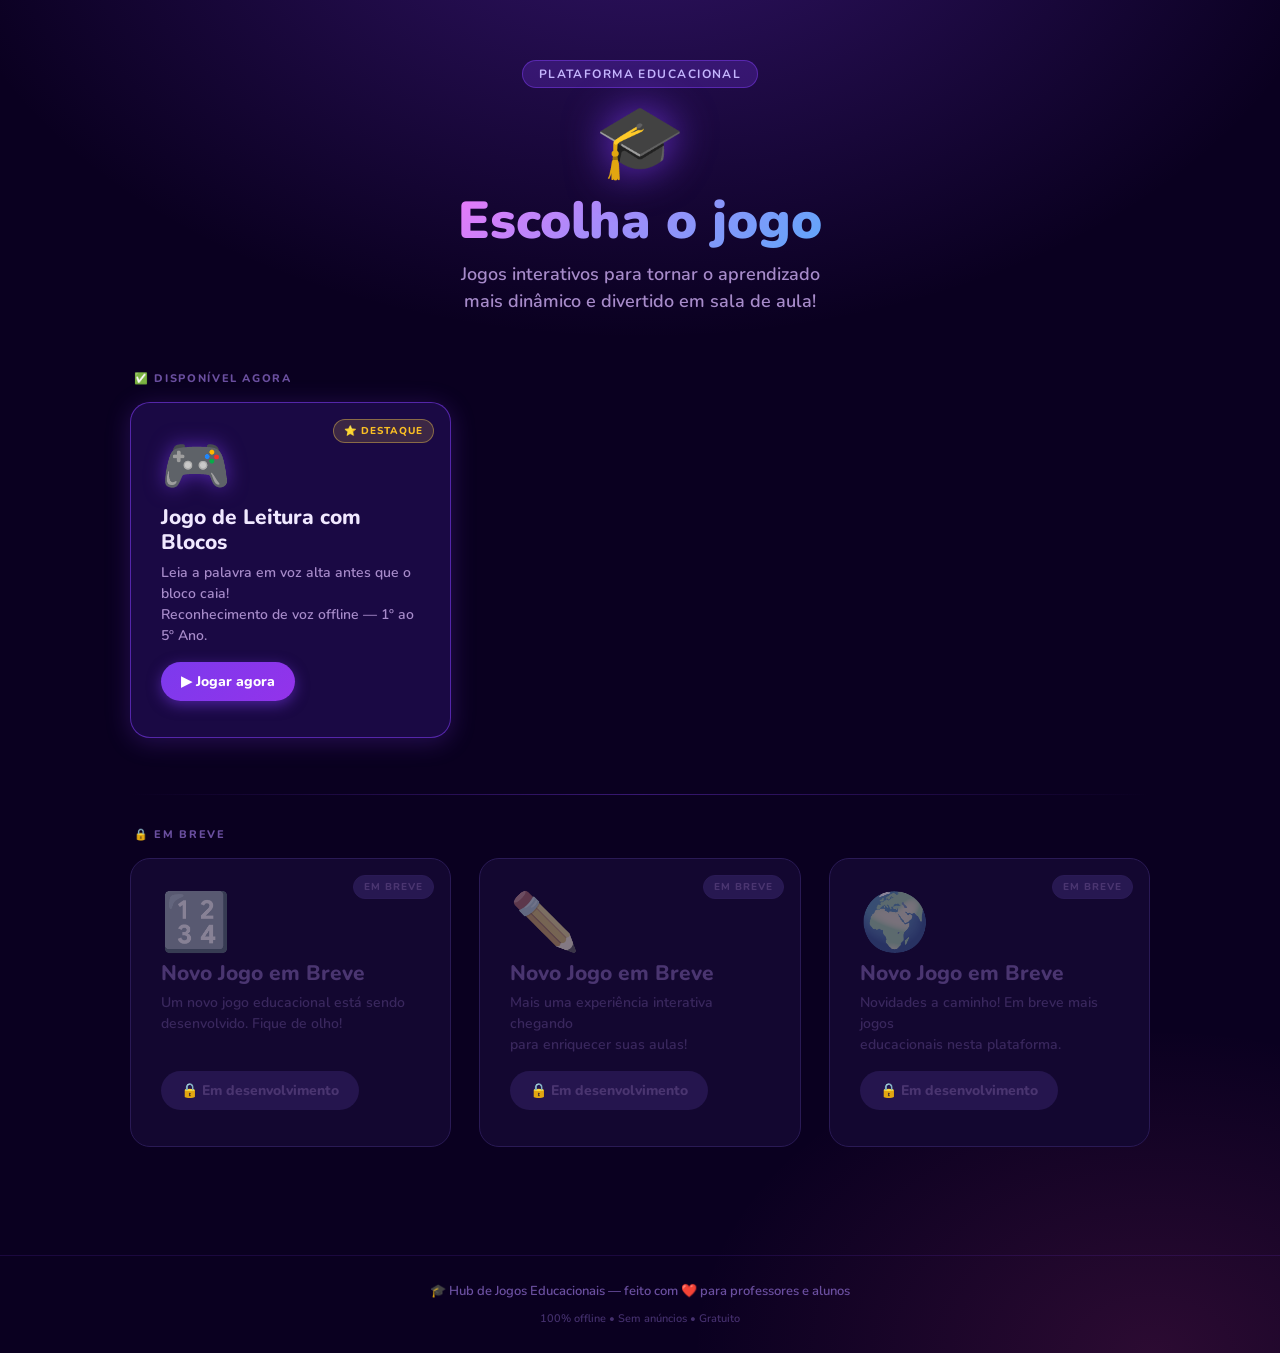
==== index.html @ 3b026fc4 "feat: transforma repositório em Hub de Jogos Educacionais - Cria index.html na raiz como menu princi" ====
<!DOCTYPE html>
<html lang="pt-BR">

<head>
  <meta charset="UTF-8" />
  <meta name="viewport" content="width=device-width, initial-scale=1.0" />
  <meta name="description"
    content="Hub de Jogos Educacionais — escolha o jogo ideal para sua turma e torne o aprendizado mais dinâmico e divertido!" />
  <meta name="theme-color" content="#0a0020" />
  <meta name="apple-mobile-web-app-capable" content="yes" />

  <title>Hub de Jogos Educacionais 🎮</title>

  <link rel="stylesheet" href="hub.css" />
</head>

<body>

  <div class="hub-wrapper">

    <!-- ══════════════════════════════════════
         HEADER
    ══════════════════════════════════════ -->
    <header class="hub-header" role="banner">
      <div class="hub-badge">Plataforma Educacional</div>
      <div class="hub-logo" aria-hidden="true">🎓</div>
      <h1 class="hub-title">Escolha o jogo</h1>
      <p class="hub-subtitle">
        Jogos interativos para tornar o aprendizado<br>
        mais dinâmico e divertido em sala de aula!
      </p>
    </header>

    <!-- ══════════════════════════════════════
         JOGOS DISPONÍVEIS
    ══════════════════════════════════════ -->
    <p class="hub-section-label">✅ Disponível agora</p>

    <main id="hub-grid" class="hub-grid" role="main" aria-label="Lista de jogos">

      <!-- ── Card 1: Jogo de Leitura com Blocos ── -->
      <a
        id="card-jogo-leitura"
        class="game-card"
        href="./jogo-leitura/"
        aria-label="Jogar: Jogo de Leitura com Blocos"
        title="Jogo de Leitura com Blocos"
      >
        <span class="card-tag">⭐ Destaque</span>

        <div class="card-icon" aria-hidden="true">🎮</div>

        <div class="card-info">
          <h2 class="card-name">Jogo de Leitura com Blocos</h2>
          <p class="card-desc">
            Leia a palavra em voz alta antes que o bloco caia!<br>
            Reconhecimento de voz offline — 1º ao 5º Ano.
          </p>
        </div>

        <button class="card-cta" tabindex="-1" aria-hidden="true">
          ▶ Jogar agora
        </button>
      </a>

    </main>

    <div class="hub-divider" role="separator" aria-hidden="true"></div>

    <!-- ══════════════════════════════════════
         JOGOS EM BREVE
    ══════════════════════════════════════ -->
    <p class="hub-section-label">🔒 Em breve</p>

    <section class="hub-grid" aria-label="Jogos em desenvolvimento">

      <!-- ── Card 2: Em breve ── -->
      <div
        id="card-em-breve-2"
        class="game-card disabled"
        role="article"
        aria-label="Novo jogo em desenvolvimento"
        aria-disabled="true"
      >
        <span class="card-soon">Em breve</span>

        <div class="card-icon" aria-hidden="true">🔢</div>

        <div class="card-info">
          <h2 class="card-name">Novo Jogo em Breve</h2>
          <p class="card-desc">
            Um novo jogo educacional está sendo<br>
            desenvolvido. Fique de olho!
          </p>
        </div>

        <button class="card-cta" disabled aria-hidden="true">
          🔒 Em desenvolvimento
        </button>
      </div>

      <!-- ── Card 3: Em breve ── -->
      <div
        id="card-em-breve-3"
        class="game-card disabled"
        role="article"
        aria-label="Novo jogo em desenvolvimento"
        aria-disabled="true"
      >
        <span class="card-soon">Em breve</span>

        <div class="card-icon" aria-hidden="true">✏️</div>

        <div class="card-info">
          <h2 class="card-name">Novo Jogo em Breve</h2>
          <p class="card-desc">
            Mais uma experiência interativa chegando<br>
            para enriquecer suas aulas!
          </p>
        </div>

        <button class="card-cta" disabled aria-hidden="true">
          🔒 Em desenvolvimento
        </button>
      </div>

      <!-- ── Card 4: Em breve ── -->
      <div
        id="card-em-breve-4"
        class="game-card disabled"
        role="article"
        aria-label="Novo jogo em desenvolvimento"
        aria-disabled="true"
      >
        <span class="card-soon">Em breve</span>

        <div class="card-icon" aria-hidden="true">🌍</div>

        <div class="card-info">
          <h2 class="card-name">Novo Jogo em Breve</h2>
          <p class="card-desc">
            Novidades a caminho! Em breve mais jogos<br>
            educacionais nesta plataforma.
          </p>
        </div>

        <button class="card-cta" disabled aria-hidden="true">
          🔒 Em desenvolvimento
        </button>
      </div>

    </section>

  </div><!-- /.hub-wrapper -->

  <!-- ══════════════════════════════════════
       FOOTER
  ══════════════════════════════════════ -->
  <footer class="hub-footer" role="contentinfo">
    <p>🎓 Hub de Jogos Educacionais &mdash; feito com ❤️ para professores e alunos</p>
    <p style="margin-top: 6px; font-size: 11px; opacity: 0.6;">
      100% offline &bull; Sem anúncios &bull; Gratuito
    </p>
  </footer>

  <!-- Micro-interação: ripple ao clicar no card ativo -->
  <script>
    document.addEventListener('DOMContentLoaded', () => {
      const activeCards = document.querySelectorAll('.game-card:not(.disabled)');

      activeCards.forEach(card => {
        card.addEventListener('click', function (e) {
          const ripple = document.createElement('span');
          const rect   = card.getBoundingClientRect();
          const size   = Math.max(rect.width, rect.height);
          const x      = e.clientX - rect.left - size / 2;
          const y      = e.clientY - rect.top  - size / 2;

          Object.assign(ripple.style, {
            position:     'absolute',
            width:        size + 'px',
            height:       size + 'px',
            left:         x + 'px',
            top:          y + 'px',
            borderRadius: '50%',
            background:   'rgba(124, 58, 237, 0.35)',
            transform:    'scale(0)',
            animation:    'rippleAnim 0.55s ease-out forwards',
            pointerEvents:'none',
            zIndex:       '0',
          });

          card.appendChild(ripple);
          setTimeout(() => ripple.remove(), 600);
        });
      });
    });
  </script>

  <!-- Animação ripple (inline, sem dependências) -->
  <style>
    @keyframes rippleAnim {
      to { transform: scale(2.5); opacity: 0; }
    }
  </style>

</body>

</html>
---- hub.css ----
/* ═══════════════════════════════════════════════════════════
   HUB DE JOGOS EDUCACIONAIS — hub.css
   Paleta: consistente com o jogo (roxo escuro #11003C)
   Fonte: Nunito (Google Fonts) — arredondada e amigável
═══════════════════════════════════════════════════════════ */

@import url('https://fonts.googleapis.com/css2?family=Nunito:wght@400;600;700;800;900&display=swap');

/* ── Reset & Base ────────────────────────────────────────── */
*, *::before, *::after {
  box-sizing: border-box;
  margin: 0;
  padding: 0;
}

:root {
  /* Cores principais */
  --bg-deep:       #0a0020;
  --bg-card:       #1a0944;
  --bg-card-hover: #22106a;
  --accent-purple: #7c3aed;
  --accent-pink:   #ec4899;
  --accent-gold:   #fbbf24;
  --text-main:     #f0e8ff;
  --text-muted:    #a78bca;
  --text-dim:      #6b4fa0;
  --disabled-bg:   #130730;
  --disabled-text: #4a3570;
  --disabled-border:#2a1a55;

  /* Sombras e bordas */
  --card-shadow:   0 4px 24px rgba(124, 58, 237, 0.25);
  --card-shadow-hover: 0 8px 40px rgba(124, 58, 237, 0.5);
  --border-active: rgba(124, 58, 237, 0.6);
  --border-disabled: rgba(42, 26, 85, 0.8);

  /* Tipografia */
  --font: 'Nunito', sans-serif;

  /* Espaçamentos */
  --gap: clamp(16px, 3vw, 28px);
  --radius: 20px;
  --radius-sm: 12px;
}

html {
  font-family: var(--font);
  background-color: var(--bg-deep);
  color: var(--text-main);
  min-height: 100%;
}

body {
  min-height: 100vh;
  display: flex;
  flex-direction: column;
  background:
    radial-gradient(ellipse 80% 50% at 50% -10%, rgba(124, 58, 237, 0.35) 0%, transparent 70%),
    radial-gradient(ellipse 60% 40% at 90% 100%, rgba(236, 72, 153, 0.15) 0%, transparent 60%),
    var(--bg-deep);
}

/* ── Layout Wrapper ──────────────────────────────────────── */
.hub-wrapper {
  flex: 1;
  display: flex;
  flex-direction: column;
  align-items: center;
  padding: clamp(24px, 5vw, 60px) clamp(16px, 4vw, 40px);
  max-width: 1100px;
  width: 100%;
  margin: 0 auto;
}

/* ── Header ──────────────────────────────────────────────── */
.hub-header {
  text-align: center;
  margin-bottom: clamp(32px, 5vw, 56px);
}

.hub-badge {
  display: inline-block;
  background: rgba(124, 58, 237, 0.25);
  border: 1px solid rgba(124, 58, 237, 0.5);
  color: #c4b5fd;
  font-size: 12px;
  font-weight: 700;
  letter-spacing: 0.12em;
  text-transform: uppercase;
  padding: 5px 16px;
  border-radius: 999px;
  margin-bottom: 18px;
}

.hub-logo {
  font-size: clamp(44px, 10vw, 72px);
  line-height: 1;
  margin-bottom: 14px;
  filter: drop-shadow(0 0 20px rgba(124, 58, 237, 0.8));
  animation: float 3s ease-in-out infinite;
}

@keyframes float {
  0%, 100% { transform: translateY(0); }
  50%       { transform: translateY(-10px); }
}

.hub-title {
  font-size: clamp(28px, 6vw, 52px);
  font-weight: 900;
  line-height: 1.1;
  background: linear-gradient(135deg, #e879f9 0%, #a78bfa 40%, #60a5fa 100%);
  -webkit-background-clip: text;
  -webkit-text-fill-color: transparent;
  background-clip: text;
  margin-bottom: 12px;
}

.hub-subtitle {
  font-size: clamp(14px, 2.5vw, 18px);
  color: var(--text-muted);
  font-weight: 600;
  max-width: 500px;
  margin: 0 auto;
  line-height: 1.5;
}

/* ── Section Label ───────────────────────────────────────── */
.hub-section-label {
  align-self: flex-start;
  font-size: 11px;
  font-weight: 800;
  letter-spacing: 0.15em;
  text-transform: uppercase;
  color: var(--text-dim);
  margin-bottom: 16px;
  padding-left: 4px;
}

/* ── Games Grid ──────────────────────────────────────────── */
.hub-grid {
  display: grid;
  grid-template-columns: repeat(auto-fill, minmax(240px, 1fr));
  gap: var(--gap);
  width: 100%;
  margin-bottom: 48px;
}

/* ── Card Base ───────────────────────────────────────────── */
.game-card {
  position: relative;
  background: var(--bg-card);
  border: 1px solid var(--border-active);
  border-radius: var(--radius);
  padding: clamp(24px, 4vw, 36px) clamp(20px, 3vw, 30px);
  cursor: pointer;
  text-decoration: none;
  display: flex;
  flex-direction: column;
  align-items: flex-start;
  gap: 10px;
  box-shadow: var(--card-shadow);
  transition:
    transform 0.25s cubic-bezier(0.34, 1.56, 0.64, 1),
    box-shadow 0.25s ease,
    border-color 0.25s ease,
    background 0.25s ease;
  overflow: hidden;
  min-height: 220px;
}

/* Brilho interno no hover */
.game-card::before {
  content: '';
  position: absolute;
  inset: 0;
  border-radius: var(--radius);
  background: radial-gradient(ellipse 80% 60% at 50% 0%, rgba(124,58,237,0.2) 0%, transparent 70%);
  opacity: 0;
  transition: opacity 0.3s ease;
  pointer-events: none;
}

/* Linha de destaque no topo */
.game-card::after {
  content: '';
  position: absolute;
  top: 0;
  left: 20%;
  right: 20%;
  height: 2px;
  background: linear-gradient(90deg, transparent, var(--accent-purple), transparent);
  border-radius: 999px;
  opacity: 0;
  transition: opacity 0.3s ease;
}

.game-card:hover {
  transform: translateY(-6px) scale(1.02);
  box-shadow: var(--card-shadow-hover);
  background: var(--bg-card-hover);
  border-color: var(--accent-purple);
}

.game-card:hover::before,
.game-card:hover::after {
  opacity: 1;
}

.game-card:focus-visible {
  outline: 3px solid var(--accent-purple);
  outline-offset: 3px;
}

/* ── Card: Emoji icon ────────────────────────────────────── */
.card-icon {
  font-size: clamp(40px, 8vw, 56px);
  line-height: 1;
  filter: drop-shadow(0 0 10px rgba(124, 58, 237, 0.6));
  transition: transform 0.3s cubic-bezier(0.34, 1.56, 0.64, 1);
}

.game-card:hover .card-icon {
  transform: scale(1.15) rotate(-5deg);
}

/* ── Card: Text content ──────────────────────────────────── */
.card-info {
  flex: 1;
}

.card-name {
  font-size: clamp(17px, 3vw, 21px);
  font-weight: 800;
  color: var(--text-main);
  margin-bottom: 6px;
  line-height: 1.2;
}

.card-desc {
  font-size: clamp(12px, 2vw, 14px);
  color: var(--text-muted);
  font-weight: 600;
  line-height: 1.5;
}

/* ── Card: Play button ───────────────────────────────────── */
.card-cta {
  display: flex;
  align-items: center;
  gap: 6px;
  background: linear-gradient(135deg, var(--accent-purple), #9333ea);
  color: #fff;
  font-family: var(--font);
  font-size: 14px;
  font-weight: 800;
  padding: 10px 20px;
  border-radius: 999px;
  border: none;
  cursor: pointer;
  margin-top: 6px;
  transition:
    transform 0.2s ease,
    box-shadow 0.2s ease,
    filter 0.2s ease;
  box-shadow: 0 4px 14px rgba(124, 58, 237, 0.5);
}

.game-card:hover .card-cta {
  transform: scale(1.05);
  box-shadow: 0 6px 20px rgba(124, 58, 237, 0.7);
  filter: brightness(1.1);
}

/* ── Card: Tag / Badge ───────────────────────────────────── */
.card-tag {
  position: absolute;
  top: 16px;
  right: 16px;
  font-size: 10px;
  font-weight: 800;
  letter-spacing: 0.1em;
  text-transform: uppercase;
  padding: 4px 10px;
  border-radius: 999px;
  background: rgba(252, 211, 77, 0.15);
  color: var(--accent-gold);
  border: 1px solid rgba(252, 211, 77, 0.4);
}

/* ── Card: Disabled (Em breve) ───────────────────────────── */
.game-card.disabled {
  background: var(--disabled-bg);
  border-color: var(--disabled-border);
  cursor: not-allowed;
  box-shadow: none;
  pointer-events: none;
}

.game-card.disabled::before,
.game-card.disabled::after {
  display: none;
}

.game-card.disabled .card-icon {
  filter: grayscale(0.6) opacity(0.5);
}

.game-card.disabled .card-name {
  color: var(--disabled-text);
}

.game-card.disabled .card-desc {
  color: var(--disabled-text);
  opacity: 0.7;
}

.game-card.disabled .card-cta {
  background: rgba(42, 26, 85, 0.8);
  color: var(--disabled-text);
  box-shadow: none;
  cursor: not-allowed;
}

.card-soon {
  position: absolute;
  top: 16px;
  right: 16px;
  font-size: 10px;
  font-weight: 800;
  letter-spacing: 0.1em;
  text-transform: uppercase;
  padding: 4px 10px;
  border-radius: 999px;
  background: rgba(42, 26, 85, 0.9);
  color: var(--disabled-text);
  border: 1px solid var(--disabled-border);
}

/* ── Separator ───────────────────────────────────────────── */
.hub-divider {
  width: 100%;
  height: 1px;
  background: linear-gradient(90deg, transparent, rgba(124,58,237,0.4), transparent);
  margin: 8px 0 32px;
}

/* ── Footer ──────────────────────────────────────────────── */
.hub-footer {
  width: 100%;
  text-align: center;
  padding: 24px 16px;
  border-top: 1px solid rgba(124, 58, 237, 0.15);
  color: var(--text-dim);
  font-size: 13px;
  font-weight: 600;
  line-height: 1.8;
}

.hub-footer a {
  color: var(--accent-purple);
  text-decoration: none;
  transition: color 0.2s;
}

.hub-footer a:hover {
  color: #c084fc;
}

/* ── Animação de entrada dos cards ───────────────────────── */
@keyframes cardIn {
  from {
    opacity: 0;
    transform: translateY(20px);
  }
  to {
    opacity: 1;
    transform: translateY(0);
  }
}

.game-card {
  animation: cardIn 0.5s ease both;
}

.game-card:nth-child(1) { animation-delay: 0.05s; }
.game-card:nth-child(2) { animation-delay: 0.15s; }
.game-card:nth-child(3) { animation-delay: 0.25s; }
.game-card:nth-child(4) { animation-delay: 0.35s; }

/* ── Responsividade ──────────────────────────────────────── */
@media (max-width: 520px) {
  .hub-grid {
    grid-template-columns: 1fr;
  }

  .game-card {
    min-height: 180px;
    flex-direction: row;
    align-items: center;
    gap: 16px;
    padding: 20px;
  }

  .card-icon {
    font-size: 42px;
    flex-shrink: 0;
  }

  .card-cta {
    font-size: 13px;
    padding: 9px 16px;
  }
}

@media (prefers-reduced-motion: reduce) {
  *, *::before, *::after {
    animation-duration: 0.01ms !important;
    transition-duration: 0.01ms !important;
  }
}
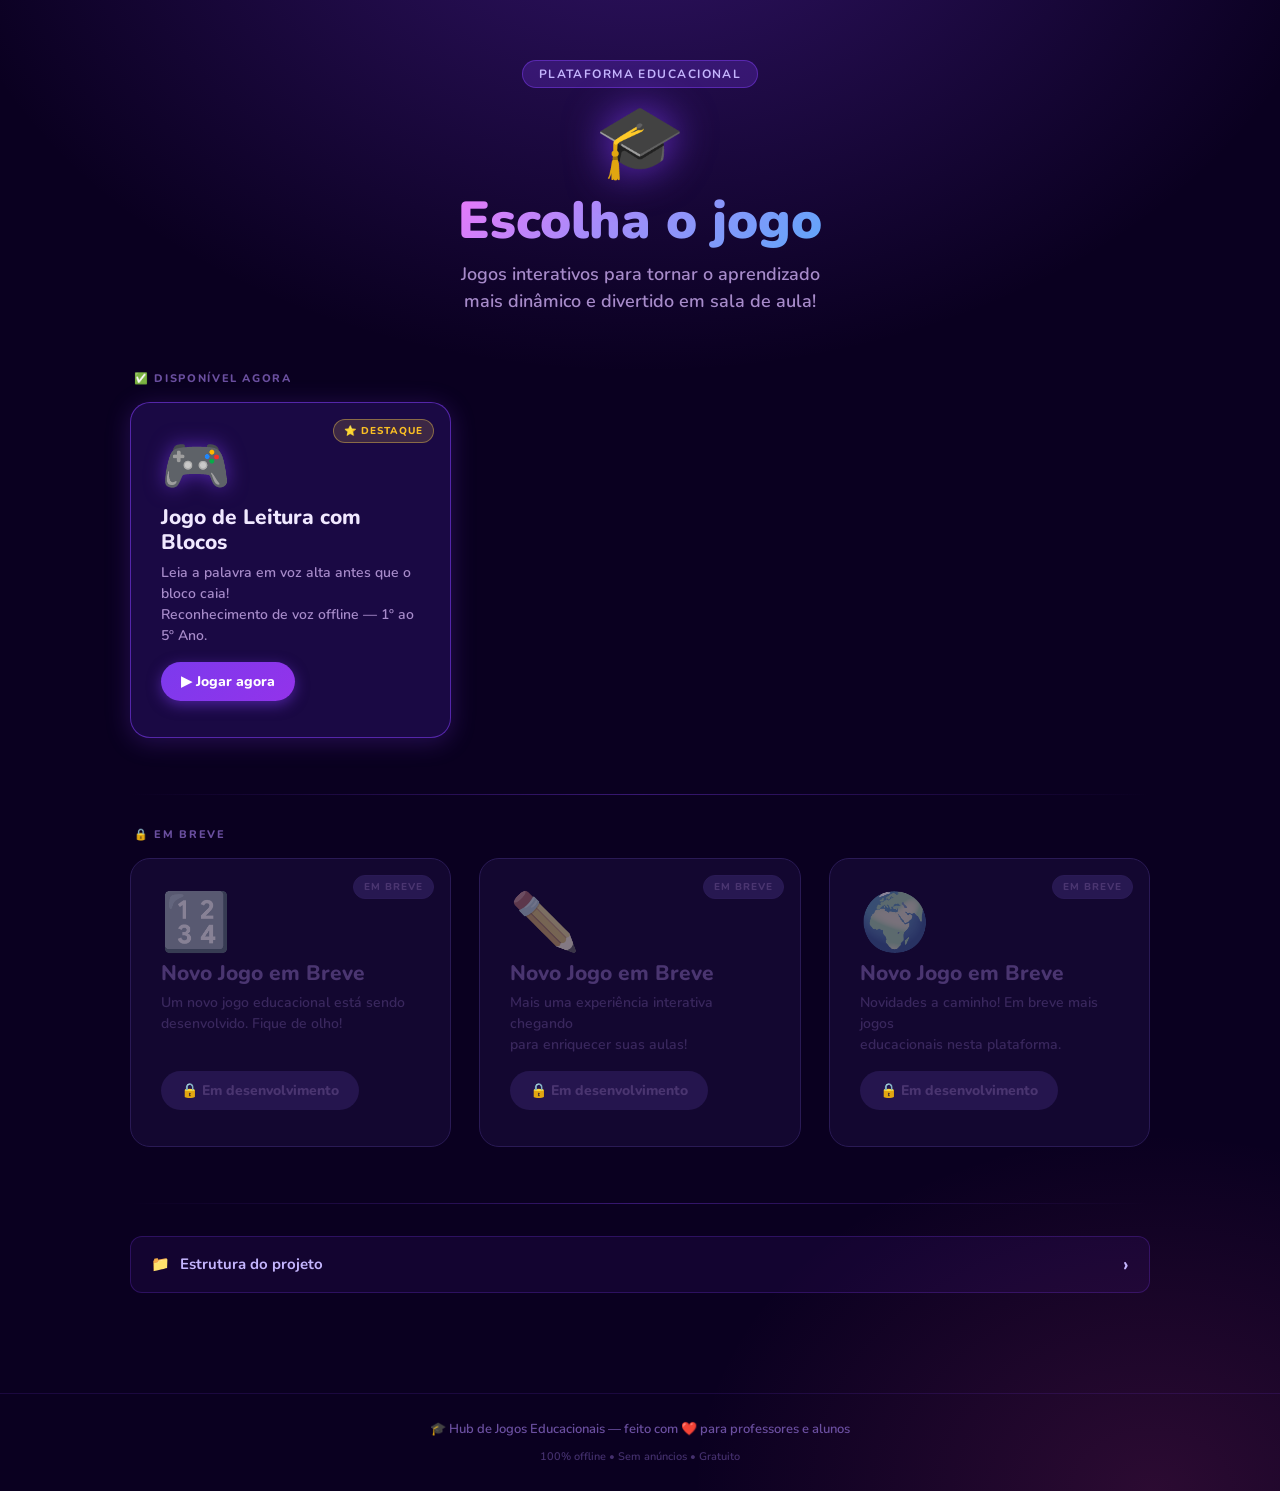
==== commit 2733c6b2: "feat: adiciona seção colapsável 'Estrutura do Projeto' no hub" ====
--- a/index.html
+++ b/index.html
@@ -151,6 +151,59 @@
 
     </section>
 
+    <!-- ══════════════════════════════════════
+         ESTRUTURA DO PROJETO
+    ══════════════════════════════════════ -->
+    <div class="hub-divider" role="separator" aria-hidden="true"></div>
+
+    <section class="project-structure" aria-label="Estrutura do projeto">
+      <button
+        id="btn-toggle-structure"
+        class="structure-toggle"
+        aria-expanded="false"
+        aria-controls="structure-tree"
+      >
+        <span class="toggle-icon" aria-hidden="true">📁</span>
+        <span>Estrutura do projeto</span>
+        <span class="toggle-chevron" aria-hidden="true">›</span>
+      </button>
+
+      <div id="structure-tree" class="structure-tree" hidden>
+        <div class="tree-header">
+          <span class="tree-dot red"></span>
+          <span class="tree-dot yellow"></span>
+          <span class="tree-dot green"></span>
+          <span class="tree-title">gameblocos/</span>
+        </div>
+        <pre class="tree-body" aria-label="Árvore de arquivos do projeto"><span class="t-dir">📂 gameblocos/</span>                     <span class="t-comment">← raiz do repositório</span>
+<span class="t-branch">├──</span> <span class="t-file">index.html</span>                     <span class="t-comment">← Hub principal (este arquivo)</span>
+<span class="t-branch">├──</span> <span class="t-file">hub.css</span>                        <span class="t-comment">← Estilos do hub</span>
+<span class="t-branch">│</span>
+<span class="t-branch">├──</span> <span class="t-dir">📂 jogo-leitura/</span>               <span class="t-comment">← Jogo de Leitura com Blocos</span>
+<span class="t-branch">│   ├──</span> <span class="t-file">index.html</span>
+<span class="t-branch">│   ├──</span> <span class="t-file">index.css</span>
+<span class="t-branch">│   ├──</span> <span class="t-file">main.js</span>
+<span class="t-branch">│   ├──</span> <span class="t-file">service-worker.js</span>
+<span class="t-branch">│   ├──</span> <span class="t-dir">📂 js/</span>                     <span class="t-comment">← Módulos do jogo</span>
+<span class="t-branch">│   │   ├──</span> <span class="t-dir">engine/</span>           <span class="t-dim">GameEngine, Block, Stack</span>
+<span class="t-branch">│   │   ├──</span> <span class="t-dir">audio/</span>            <span class="t-dim">AudioSystem, SoundFX</span>
+<span class="t-branch">│   │   ├──</span> <span class="t-dir">recognition/</span>      <span class="t-dim">SpeechRecognizer, VoskWorker</span>
+<span class="t-branch">│   │   ├──</span> <span class="t-dir">evaluation/</span>       <span class="t-dim">Evaluator</span>
+<span class="t-branch">│   │   ├──</span> <span class="t-dir">scoring/</span>          <span class="t-dim">ScoreSystem</span>
+<span class="t-branch">│   │   ├──</span> <span class="t-dir">ui/</span>               <span class="t-dim">UIManager</span>
+<span class="t-branch">│   │   └──</span> <span class="t-dir">data/</span>             <span class="t-dim">words.js</span>
+<span class="t-branch">│   └──</span> <span class="t-dir">📂 assets/sounds/</span>         <span class="t-comment">← Áudios do jogo</span>
+<span class="t-branch">│</span>
+<span class="t-branch">├──</span> <span class="t-soon">📂 jogo2/</span>                      <span class="t-comment">← Em breve</span>
+<span class="t-branch">├──</span> <span class="t-soon">📂 jogo3/</span>                      <span class="t-comment">← Em breve</span>
+<span class="t-branch">└──</span> <span class="t-soon">📂 jogo4/</span>                      <span class="t-comment">← Em breve</span></pre>
+
+        <div class="structure-tip">
+          💡 <strong>Para adicionar um novo jogo:</strong> crie uma pasta (ex: <code>jogo2/</code>) com seu próprio <code>index.html</code> e adicione um card no hub.
+        </div>
+      </div>
+    </section>
+
   </div><!-- /.hub-wrapper -->
 
   <!-- ══════════════════════════════════════
@@ -163,11 +216,12 @@
     </p>
   </footer>
 
-  <!-- Micro-interação: ripple ao clicar no card ativo -->
+  <!-- Micro-interação: ripple + toggle estrutura do projeto -->
   <script>
     document.addEventListener('DOMContentLoaded', () => {
+
+      // ── Ripple nos cards ativos ──────────────────────────
       const activeCards = document.querySelectorAll('.game-card:not(.disabled)');
-
       activeCards.forEach(card => {
         card.addEventListener('click', function (e) {
           const ripple = document.createElement('span');
@@ -175,7 +229,6 @@
           const size   = Math.max(rect.width, rect.height);
           const x      = e.clientX - rect.left - size / 2;
           const y      = e.clientY - rect.top  - size / 2;
-
           Object.assign(ripple.style, {
             position:     'absolute',
             width:        size + 'px',
@@ -189,19 +242,148 @@
             pointerEvents:'none',
             zIndex:       '0',
           });
-
           card.appendChild(ripple);
           setTimeout(() => ripple.remove(), 600);
         });
       });
+
+      // ── Toggle: Estrutura do Projeto ─────────────────────
+      const btn  = document.getElementById('btn-toggle-structure');
+      const tree = document.getElementById('structure-tree');
+
+      btn.addEventListener('click', () => {
+        const isOpen = btn.getAttribute('aria-expanded') === 'true';
+        btn.setAttribute('aria-expanded', String(!isOpen));
+        if (isOpen) {
+          tree.hidden = true;
+        } else {
+          tree.hidden = false;
+        }
+      });
     });
   </script>
 
-  <!-- Animação ripple (inline, sem dependências) -->
+  <!-- Estilos inline: ripple + estrutura do projeto -->
   <style>
     @keyframes rippleAnim {
       to { transform: scale(2.5); opacity: 0; }
     }
+
+    /* ── Seção: Estrutura do Projeto ── */
+    .project-structure {
+      width: 100%;
+      margin-bottom: 40px;
+    }
+
+    .structure-toggle {
+      display: flex;
+      align-items: center;
+      gap: 10px;
+      width: 100%;
+      background: rgba(124, 58, 237, 0.08);
+      border: 1px solid rgba(124, 58, 237, 0.25);
+      border-radius: 12px;
+      padding: 14px 20px;
+      color: #c4b5fd;
+      font-family: 'Nunito', sans-serif;
+      font-size: 15px;
+      font-weight: 700;
+      cursor: pointer;
+      text-align: left;
+      transition: background 0.2s, border-color 0.2s;
+    }
+
+    .structure-toggle:hover {
+      background: rgba(124, 58, 237, 0.16);
+      border-color: rgba(124, 58, 237, 0.5);
+    }
+
+    .toggle-chevron {
+      margin-left: auto;
+      font-size: 20px;
+      transition: transform 0.3s ease;
+      display: inline-block;
+    }
+
+    .structure-toggle[aria-expanded="true"] .toggle-chevron {
+      transform: rotate(90deg);
+    }
+
+    .structure-tree {
+      margin-top: 12px;
+      border: 1px solid rgba(124, 58, 237, 0.2);
+      border-radius: 12px;
+      overflow: hidden;
+      animation: treeOpen 0.3s ease;
+    }
+
+    @keyframes treeOpen {
+      from { opacity: 0; transform: translateY(-8px); }
+      to   { opacity: 1; transform: translateY(0); }
+    }
+
+    .tree-header {
+      display: flex;
+      align-items: center;
+      gap: 7px;
+      background: rgba(20, 8, 50, 0.9);
+      padding: 10px 16px;
+      border-bottom: 1px solid rgba(124, 58, 237, 0.2);
+    }
+
+    .tree-dot {
+      width: 12px;
+      height: 12px;
+      border-radius: 50%;
+      flex-shrink: 0;
+    }
+    .tree-dot.red    { background: #ff5f57; }
+    .tree-dot.yellow { background: #ffbd2e; }
+    .tree-dot.green  { background: #28c840; }
+
+    .tree-title {
+      margin-left: 8px;
+      font-size: 12px;
+      font-weight: 700;
+      color: #8b6fc0;
+      font-family: 'Nunito', monospace;
+    }
+
+    .tree-body {
+      background: rgba(10, 4, 32, 0.95);
+      padding: 20px 24px;
+      margin: 0;
+      font-family: 'Courier New', Courier, monospace;
+      font-size: 13px;
+      line-height: 1.9;
+      overflow-x: auto;
+      white-space: pre;
+    }
+
+    .t-dir    { color: #a78bfa; font-weight: 700; }
+    .t-file   { color: #e2e8f0; }
+    .t-branch { color: #4a3570; }
+    .t-comment{ color: #4ade80; opacity: 0.7; font-style: italic; }
+    .t-dim    { color: #6b4fa0; font-size: 11px; }
+    .t-soon   { color: #6b4fa0; }
+
+    .structure-tip {
+      background: rgba(124, 58, 237, 0.08);
+      border-top: 1px solid rgba(124, 58, 237, 0.15);
+      padding: 14px 20px;
+      font-size: 13px;
+      color: #a78bca;
+      line-height: 1.6;
+    }
+
+    .structure-tip code {
+      background: rgba(124, 58, 237, 0.2);
+      color: #c084fc;
+      padding: 1px 6px;
+      border-radius: 4px;
+      font-family: 'Courier New', monospace;
+      font-size: 12px;
+    }
   </style>
 
 </body>
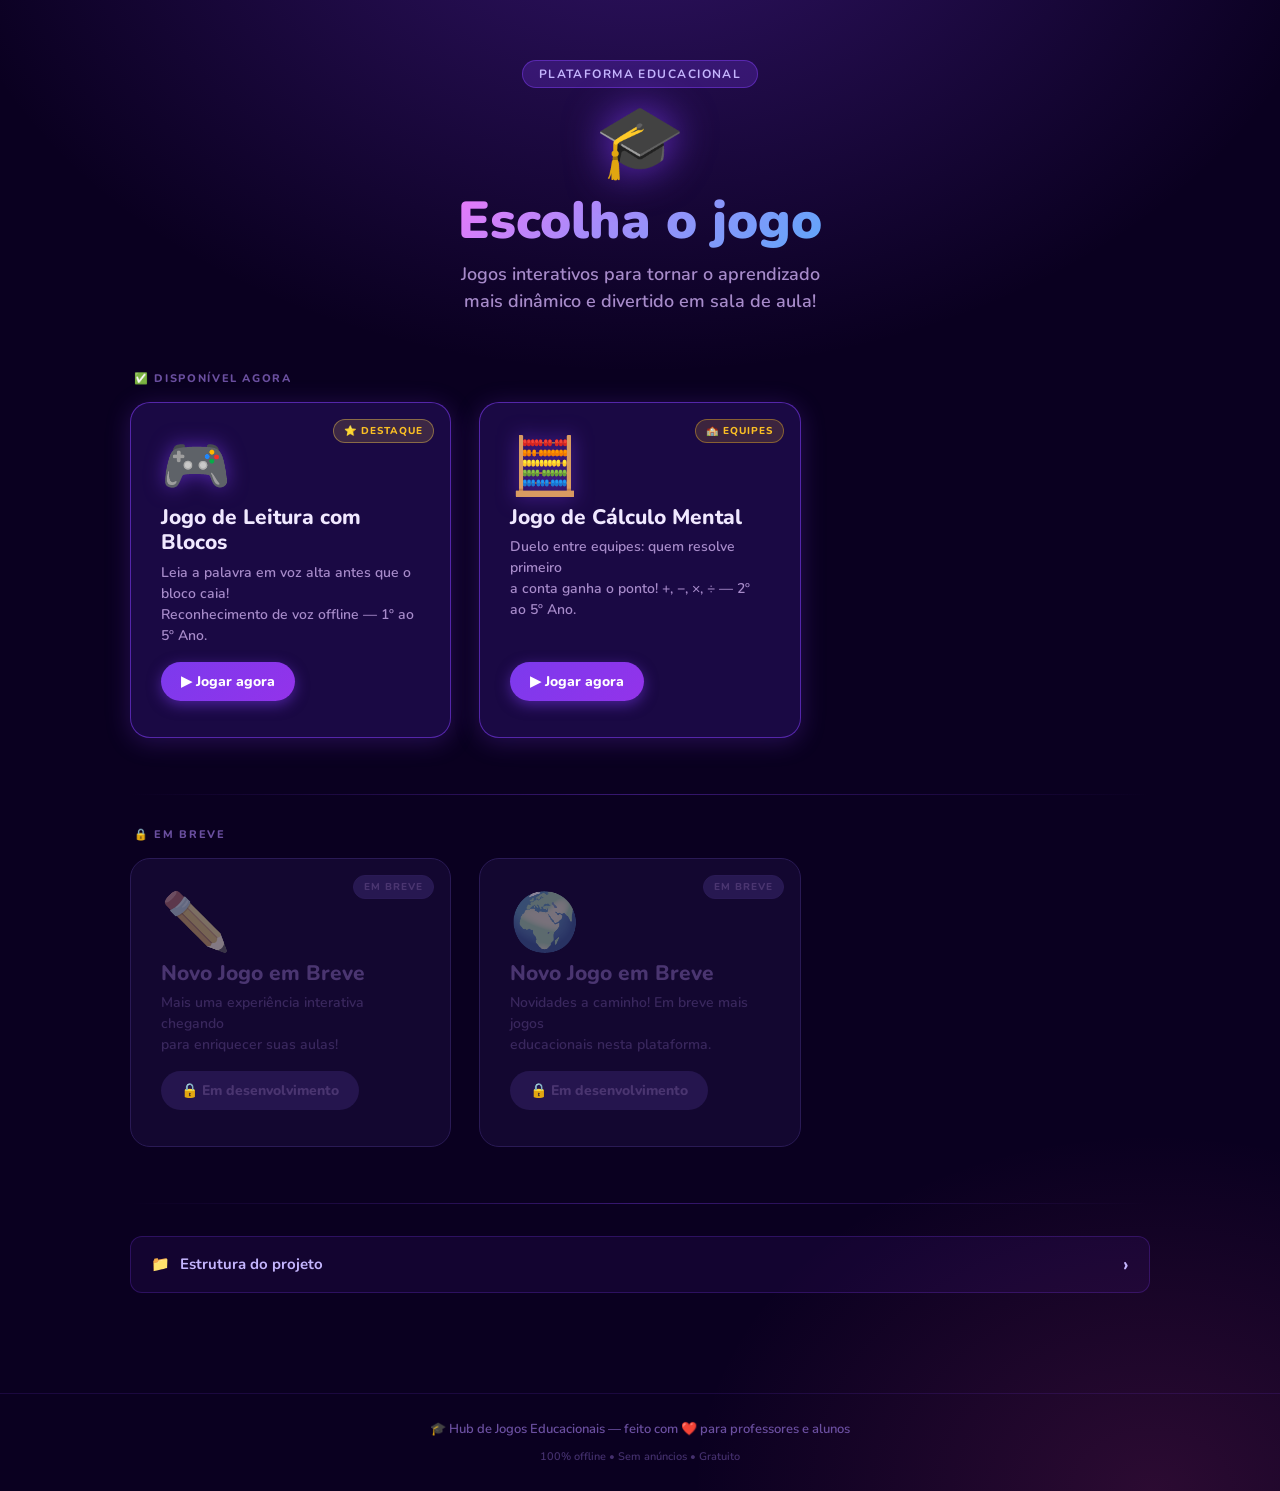
==== commit a28f7e32: "feat: integra Jogo de Calculo Mental no hub (jogo-calculo/) - Adiciona jogo-calculo/ com index.html," ====
--- a/index.html
+++ b/index.html
@@ -63,6 +63,31 @@
         </button>
       </a>
 
+      <!-- ── Card 2: Jogo de Cálculo Mental ── -->
+      <a
+        id="card-jogo-calculo"
+        class="game-card"
+        href="./jogo-calculo/"
+        aria-label="Jogar: Jogo de Cálculo Mental"
+        title="Jogo de Cálculo Mental"
+      >
+        <span class="card-tag" style="background:rgba(251,191,36,0.15);color:#fbbf24;border-color:rgba(251,191,36,0.4);">🏫 Equipes</span>
+
+        <div class="card-icon" aria-hidden="true">🧮</div>
+
+        <div class="card-info">
+          <h2 class="card-name">Jogo de Cálculo Mental</h2>
+          <p class="card-desc">
+            Duelo entre equipes: quem resolve primeiro<br>
+            a conta ganha o ponto! +, −, ×, ÷ — 2º ao 5º Ano.
+          </p>
+        </div>
+
+        <button class="card-cta" tabindex="-1" aria-hidden="true">
+          ▶ Jogar agora
+        </button>
+      </a>
+
     </main>
 
     <div class="hub-divider" role="separator" aria-hidden="true"></div>
@@ -73,31 +98,6 @@
     <p class="hub-section-label">🔒 Em breve</p>
 
     <section class="hub-grid" aria-label="Jogos em desenvolvimento">
-
-      <!-- ── Card 2: Em breve ── -->
-      <div
-        id="card-em-breve-2"
-        class="game-card disabled"
-        role="article"
-        aria-label="Novo jogo em desenvolvimento"
-        aria-disabled="true"
-      >
-        <span class="card-soon">Em breve</span>
-
-        <div class="card-icon" aria-hidden="true">🔢</div>
-
-        <div class="card-info">
-          <h2 class="card-name">Novo Jogo em Breve</h2>
-          <p class="card-desc">
-            Um novo jogo educacional está sendo<br>
-            desenvolvido. Fique de olho!
-          </p>
-        </div>
-
-        <button class="card-cta" disabled aria-hidden="true">
-          🔒 Em desenvolvimento
-        </button>
-      </div>
 
       <!-- ── Card 3: Em breve ── -->
       <div
@@ -194,7 +194,11 @@
 <span class="t-branch">│   │   └──</span> <span class="t-dir">data/</span>             <span class="t-dim">words.js</span>
 <span class="t-branch">│   └──</span> <span class="t-dir">📂 assets/sounds/</span>         <span class="t-comment">← Áudios do jogo</span>
 <span class="t-branch">│</span>
-<span class="t-branch">├──</span> <span class="t-soon">📂 jogo2/</span>                      <span class="t-comment">← Em breve</span>
+<span class="t-branch">├──</span> <span class="t-dir">📂 jogo-calculo/</span>               <span class="t-comment">← Jogo de Cálculo Mental</span>
+<span class="t-branch">│   ├──</span> <span class="t-file">index.html</span>
+<span class="t-branch">│   ├──</span> <span class="t-file">script.js</span>
+<span class="t-branch">│   └──</span> <span class="t-file">style.css</span>
+<span class="t-branch">│</span>
 <span class="t-branch">├──</span> <span class="t-soon">📂 jogo3/</span>                      <span class="t-comment">← Em breve</span>
 <span class="t-branch">└──</span> <span class="t-soon">📂 jogo4/</span>                      <span class="t-comment">← Em breve</span></pre>
 
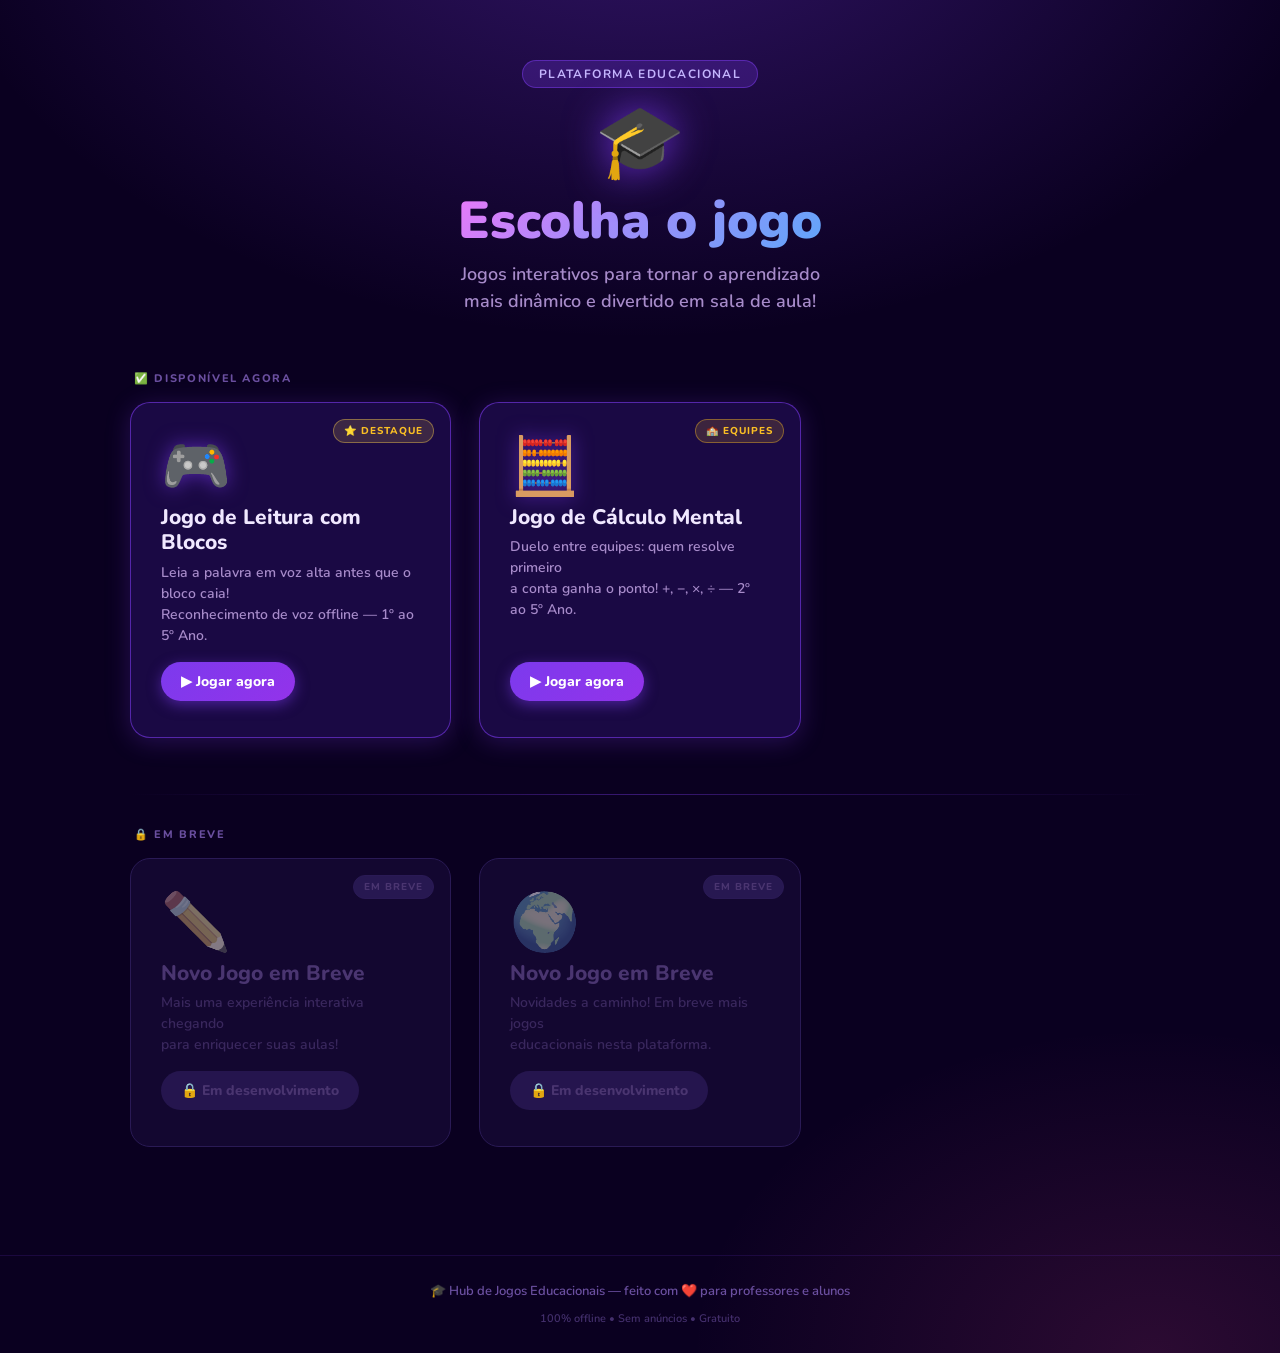
==== commit e9660ab3: "docs: remove secao de estrutura do projeto do hub" ====
--- a/index.html
+++ b/index.html
@@ -151,63 +151,6 @@
 
     </section>
 
-    <!-- ══════════════════════════════════════
-         ESTRUTURA DO PROJETO
-    ══════════════════════════════════════ -->
-    <div class="hub-divider" role="separator" aria-hidden="true"></div>
-
-    <section class="project-structure" aria-label="Estrutura do projeto">
-      <button
-        id="btn-toggle-structure"
-        class="structure-toggle"
-        aria-expanded="false"
-        aria-controls="structure-tree"
-      >
-        <span class="toggle-icon" aria-hidden="true">📁</span>
-        <span>Estrutura do projeto</span>
-        <span class="toggle-chevron" aria-hidden="true">›</span>
-      </button>
-
-      <div id="structure-tree" class="structure-tree" hidden>
-        <div class="tree-header">
-          <span class="tree-dot red"></span>
-          <span class="tree-dot yellow"></span>
-          <span class="tree-dot green"></span>
-          <span class="tree-title">gameblocos/</span>
-        </div>
-        <pre class="tree-body" aria-label="Árvore de arquivos do projeto"><span class="t-dir">📂 gameblocos/</span>                     <span class="t-comment">← raiz do repositório</span>
-<span class="t-branch">├──</span> <span class="t-file">index.html</span>                     <span class="t-comment">← Hub principal (este arquivo)</span>
-<span class="t-branch">├──</span> <span class="t-file">hub.css</span>                        <span class="t-comment">← Estilos do hub</span>
-<span class="t-branch">│</span>
-<span class="t-branch">├──</span> <span class="t-dir">📂 jogo-leitura/</span>               <span class="t-comment">← Jogo de Leitura com Blocos</span>
-<span class="t-branch">│   ├──</span> <span class="t-file">index.html</span>
-<span class="t-branch">│   ├──</span> <span class="t-file">index.css</span>
-<span class="t-branch">│   ├──</span> <span class="t-file">main.js</span>
-<span class="t-branch">│   ├──</span> <span class="t-file">service-worker.js</span>
-<span class="t-branch">│   ├──</span> <span class="t-dir">📂 js/</span>                     <span class="t-comment">← Módulos do jogo</span>
-<span class="t-branch">│   │   ├──</span> <span class="t-dir">engine/</span>           <span class="t-dim">GameEngine, Block, Stack</span>
-<span class="t-branch">│   │   ├──</span> <span class="t-dir">audio/</span>            <span class="t-dim">AudioSystem, SoundFX</span>
-<span class="t-branch">│   │   ├──</span> <span class="t-dir">recognition/</span>      <span class="t-dim">SpeechRecognizer, VoskWorker</span>
-<span class="t-branch">│   │   ├──</span> <span class="t-dir">evaluation/</span>       <span class="t-dim">Evaluator</span>
-<span class="t-branch">│   │   ├──</span> <span class="t-dir">scoring/</span>          <span class="t-dim">ScoreSystem</span>
-<span class="t-branch">│   │   ├──</span> <span class="t-dir">ui/</span>               <span class="t-dim">UIManager</span>
-<span class="t-branch">│   │   └──</span> <span class="t-dir">data/</span>             <span class="t-dim">words.js</span>
-<span class="t-branch">│   └──</span> <span class="t-dir">📂 assets/sounds/</span>         <span class="t-comment">← Áudios do jogo</span>
-<span class="t-branch">│</span>
-<span class="t-branch">├──</span> <span class="t-dir">📂 jogo-calculo/</span>               <span class="t-comment">← Jogo de Cálculo Mental</span>
-<span class="t-branch">│   ├──</span> <span class="t-file">index.html</span>
-<span class="t-branch">│   ├──</span> <span class="t-file">script.js</span>
-<span class="t-branch">│   └──</span> <span class="t-file">style.css</span>
-<span class="t-branch">│</span>
-<span class="t-branch">├──</span> <span class="t-soon">📂 jogo3/</span>                      <span class="t-comment">← Em breve</span>
-<span class="t-branch">└──</span> <span class="t-soon">📂 jogo4/</span>                      <span class="t-comment">← Em breve</span></pre>
-
-        <div class="structure-tip">
-          💡 <strong>Para adicionar um novo jogo:</strong> crie uma pasta (ex: <code>jogo2/</code>) com seu próprio <code>index.html</code> e adicione um card no hub.
-        </div>
-      </div>
-    </section>
-
   </div><!-- /.hub-wrapper -->
 
   <!-- ══════════════════════════════════════
@@ -220,7 +163,7 @@
     </p>
   </footer>
 
-  <!-- Micro-interação: ripple + toggle estrutura do projeto -->
+  <!-- Micro-interação: ripple -->
   <script>
     document.addEventListener('DOMContentLoaded', () => {
 
@@ -251,105 +194,15 @@
         });
       });
 
-      // ── Toggle: Estrutura do Projeto ─────────────────────
-      const btn  = document.getElementById('btn-toggle-structure');
-      const tree = document.getElementById('structure-tree');
-
-      btn.addEventListener('click', () => {
-        const isOpen = btn.getAttribute('aria-expanded') === 'true';
-        btn.setAttribute('aria-expanded', String(!isOpen));
-        if (isOpen) {
-          tree.hidden = true;
-        } else {
-          tree.hidden = false;
-        }
-      });
+
     });
   </script>
 
-  <!-- Estilos inline: ripple + estrutura do projeto -->
+  <!-- Estilos inline: ripple -->
   <style>
     @keyframes rippleAnim {
       to { transform: scale(2.5); opacity: 0; }
     }
-
-    /* ── Seção: Estrutura do Projeto ── */
-    .project-structure {
-      width: 100%;
-      margin-bottom: 40px;
-    }
-
-    .structure-toggle {
-      display: flex;
-      align-items: center;
-      gap: 10px;
-      width: 100%;
-      background: rgba(124, 58, 237, 0.08);
-      border: 1px solid rgba(124, 58, 237, 0.25);
-      border-radius: 12px;
-      padding: 14px 20px;
-      color: #c4b5fd;
-      font-family: 'Nunito', sans-serif;
-      font-size: 15px;
-      font-weight: 700;
-      cursor: pointer;
-      text-align: left;
-      transition: background 0.2s, border-color 0.2s;
-    }
-
-    .structure-toggle:hover {
-      background: rgba(124, 58, 237, 0.16);
-      border-color: rgba(124, 58, 237, 0.5);
-    }
-
-    .toggle-chevron {
-      margin-left: auto;
-      font-size: 20px;
-      transition: transform 0.3s ease;
-      display: inline-block;
-    }
-
-    .structure-toggle[aria-expanded="true"] .toggle-chevron {
-      transform: rotate(90deg);
-    }
-
-    .structure-tree {
-      margin-top: 12px;
-      border: 1px solid rgba(124, 58, 237, 0.2);
-      border-radius: 12px;
-      overflow: hidden;
-      animation: treeOpen 0.3s ease;
-    }
-
-    @keyframes treeOpen {
-      from { opacity: 0; transform: translateY(-8px); }
-      to   { opacity: 1; transform: translateY(0); }
-    }
-
-    .tree-header {
-      display: flex;
-      align-items: center;
-      gap: 7px;
-      background: rgba(20, 8, 50, 0.9);
-      padding: 10px 16px;
-      border-bottom: 1px solid rgba(124, 58, 237, 0.2);
-    }
-
-    .tree-dot {
-      width: 12px;
-      height: 12px;
-      border-radius: 50%;
-      flex-shrink: 0;
-    }
-    .tree-dot.red    { background: #ff5f57; }
-    .tree-dot.yellow { background: #ffbd2e; }
-    .tree-dot.green  { background: #28c840; }
-
-    .tree-title {
-      margin-left: 8px;
-      font-size: 12px;
-      font-weight: 700;
-      color: #8b6fc0;
       font-family: 'Nunito', monospace;
     }
 
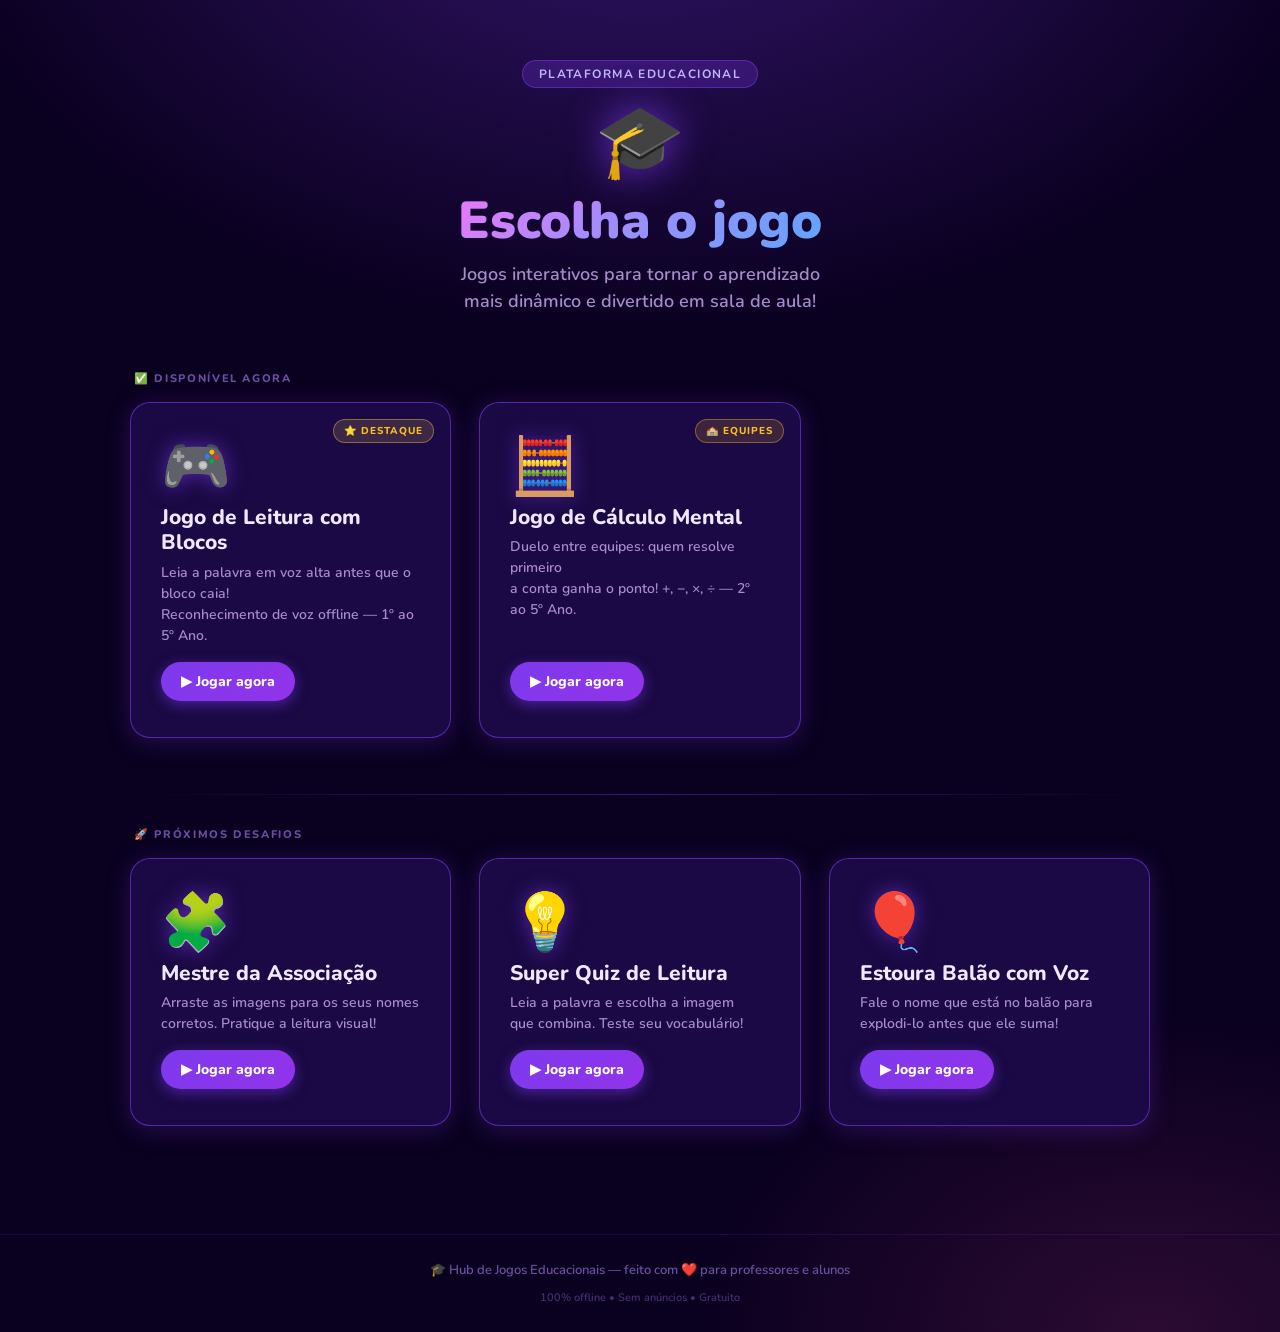
==== commit 97a81492: "feat: adicionados cards para 3 novos jogos no hub" ====
--- a/index.html
+++ b/index.html
@@ -95,59 +95,78 @@
     <!-- ══════════════════════════════════════
          JOGOS EM BREVE
     ══════════════════════════════════════ -->
-    <p class="hub-section-label">🔒 Em breve</p>
-
-    <section class="hub-grid" aria-label="Jogos em desenvolvimento">
-
-      <!-- ── Card 3: Em breve ── -->
-      <div
-        id="card-em-breve-3"
-        class="game-card disabled"
+    <p class="hub-section-label">🚀 Próximos Desafios</p>
+
+    <section class="hub-grid" aria-label="Mais jogos de leitura">
+
+      <!-- ── Card 3: Associação ── -->
+      <a
+        id="card-associacao"
+        href="jogo-associacao/"
+        class="game-card"
         role="article"
-        aria-label="Novo jogo em desenvolvimento"
-        aria-disabled="true"
-      >
-        <span class="card-soon">Em breve</span>
-
-        <div class="card-icon" aria-hidden="true">✏️</div>
-
-        <div class="card-info">
-          <h2 class="card-name">Novo Jogo em Breve</h2>
-          <p class="card-desc">
-            Mais uma experiência interativa chegando<br>
-            para enriquecer suas aulas!
-          </p>
-        </div>
-
-        <button class="card-cta" disabled aria-hidden="true">
-          🔒 Em desenvolvimento
-        </button>
-      </div>
-
-      <!-- ── Card 4: Em breve ── -->
-      <div
-        id="card-em-breve-4"
-        class="game-card disabled"
+        aria-label="Jogo de Associação"
+      >
+        <div class="card-icon" aria-hidden="true">🧩</div>
+
+        <div class="card-info">
+          <h2 class="card-name">Mestre da Associação</h2>
+          <p class="card-desc">
+            Arraste as imagens para os seus nomes<br>
+            corretos. Pratique a leitura visual!
+          </p>
+        </div>
+
+        <button class="card-cta">
+          ▶ Jogar agora
+        </button>
+      </a>
+
+      <!-- ── Card 4: Quiz ── -->
+      <a
+        id="card-quiz"
+        href="jogo-quiz/"
+        class="game-card"
         role="article"
-        aria-label="Novo jogo em desenvolvimento"
-        aria-disabled="true"
-      >
-        <span class="card-soon">Em breve</span>
-
-        <div class="card-icon" aria-hidden="true">🌍</div>
-
-        <div class="card-info">
-          <h2 class="card-name">Novo Jogo em Breve</h2>
-          <p class="card-desc">
-            Novidades a caminho! Em breve mais jogos<br>
-            educacionais nesta plataforma.
-          </p>
-        </div>
-
-        <button class="card-cta" disabled aria-hidden="true">
-          🔒 Em desenvolvimento
-        </button>
-      </div>
+        aria-label="Super Quiz de Leitura"
+      >
+        <div class="card-icon" aria-hidden="true">💡</div>
+
+        <div class="card-info">
+          <h2 class="card-name">Super Quiz de Leitura</h2>
+          <p class="card-desc">
+            Leia a palavra e escolha a imagem<br>
+            que combina. Teste seu vocabulário!
+          </p>
+        </div>
+
+        <button class="card-cta">
+          ▶ Jogar agora
+        </button>
+      </a>
+
+      <!-- ── Card 5: Estoura Balão ── -->
+      <a
+        id="card-balao"
+        href="jogo-balao/"
+        class="game-card"
+        role="article"
+        aria-label="Estoura Balão com Voz"
+      >
+        <div class="card-icon" aria-hidden="true">🎈</div>
+
+        <div class="card-info">
+          <h2 class="card-name">Estoura Balão com Voz</h2>
+          <p class="card-desc">
+            Fale o nome que está no balão para<br>
+            explodi-lo antes que ele suma!
+          </p>
+        </div>
+
+        <button class="card-cta">
+          ▶ Jogar agora
+        </button>
+      </a>
 
     </section>
 
